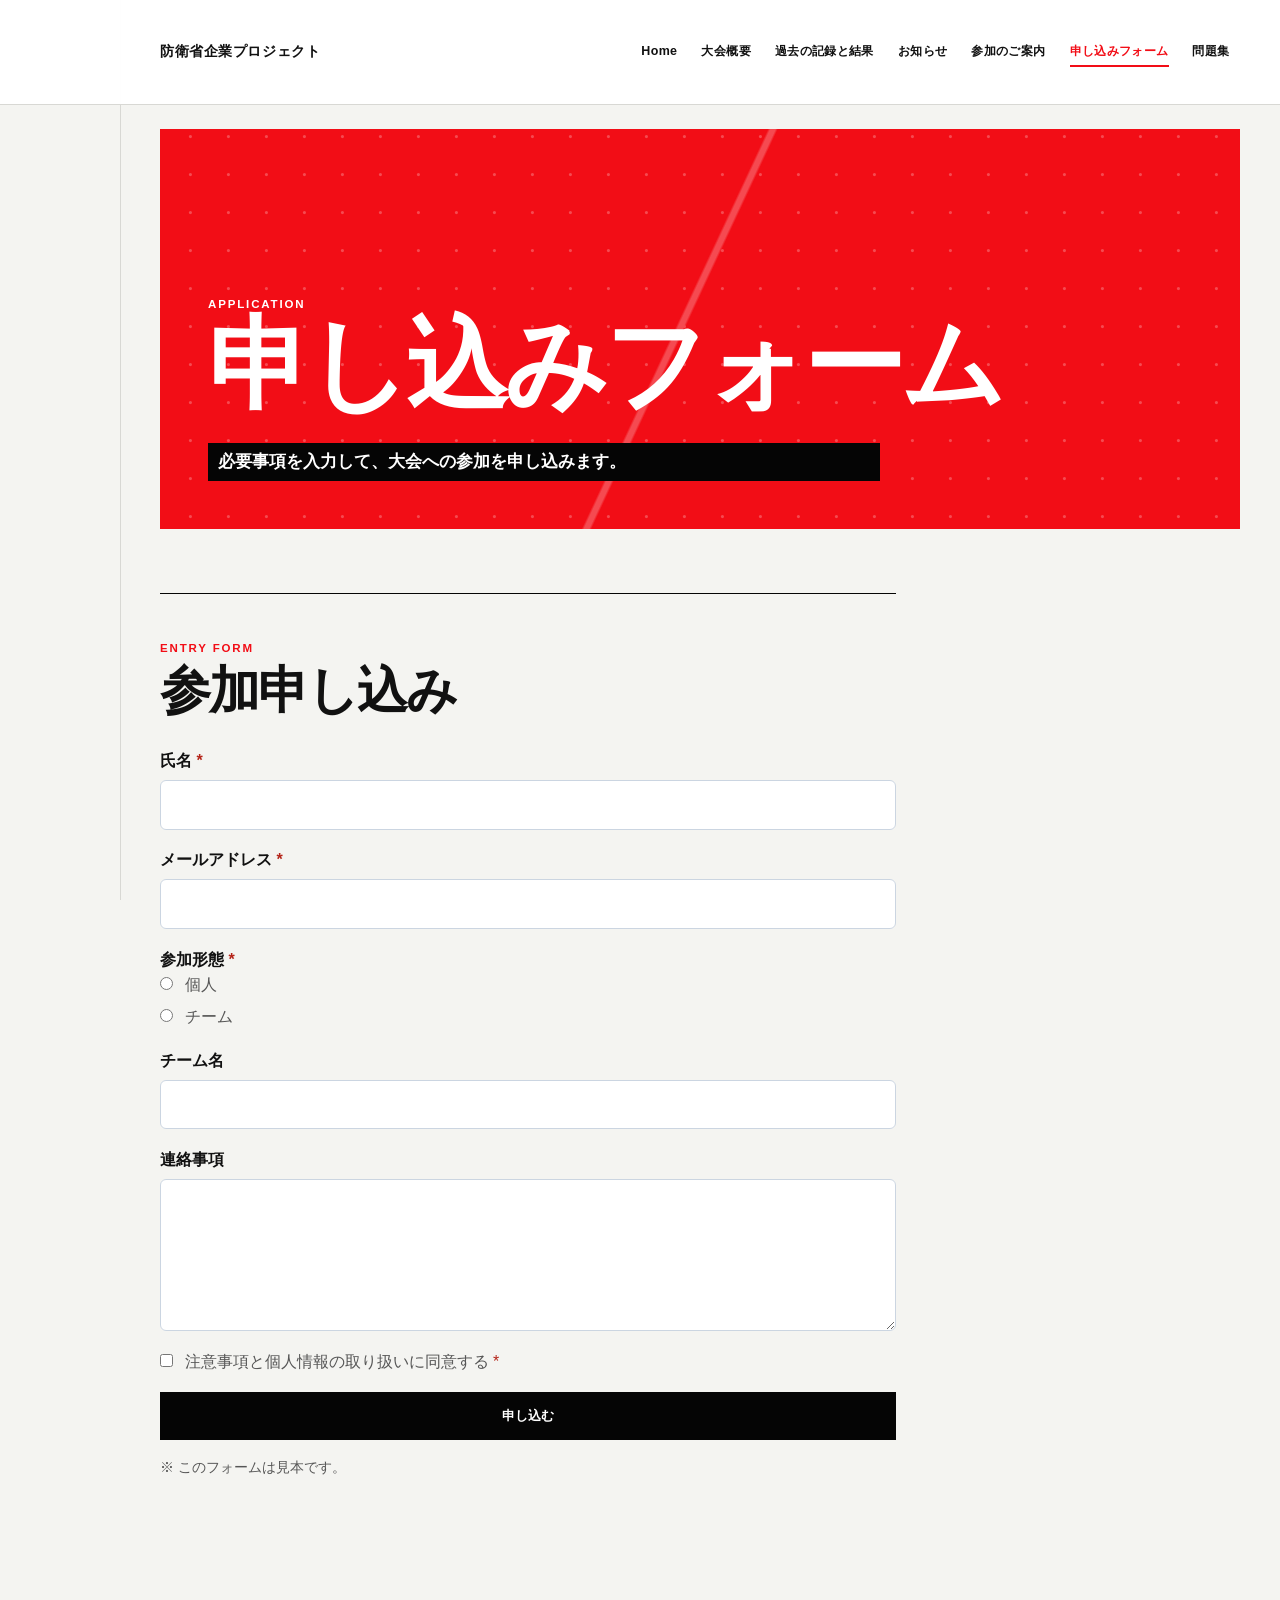
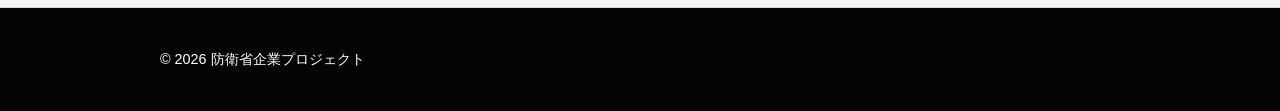
==== application.html @ 44891c49 "Initial commit: Add project files" ====
<!DOCTYPE html>
<html lang="ja">
<head>
    <meta charset="UTF-8">
    <meta name="viewport" content="width=device-width, initial-scale=1.0">
    <title>申し込みフォーム - 防衛省企業プロジェクト</title>
    <meta name="description" content="サイバーコンテストの申し込みフォーム">
    <link rel="stylesheet" href="css/style.css">
</head>
<body>
    <header class="site-header">
        <div class="container">
            <a class="brand" href="index.html">防衛省企業プロジェクト</a>
            <button id="navToggle" class="nav-toggle" aria-expanded="false" aria-controls="siteNav">Menu</button>
            <nav id="siteNav" class="site-nav" aria-label="主要ナビゲーション">
                <ul>
                    <li><a href="index.html">Home</a></li>
                    <li><a href="overview.html">大会概要</a></li>
                    <li><a href="records.html">過去の記録と結果</a></li>
                    <li><a href="news.html">お知らせ</a></li>
                    <li><a href="venue.html">参加のご案内</a></li>
                    <li><a href="application.html" aria-current="page">申し込みフォーム</a></li>
                    <li><a href="quiz.html">問題集</a></li>
                </ul>
            </nav>
        </div>
    </header>

    <main class="container">
        <section class="overview-hero">
            <span class="eyebrow">Application</span>
            <h1>申し込みフォーム</h1>
            <p>必要事項を入力して、大会への参加を申し込みます。</p>
        </section>

        <section class="panel application-panel" aria-labelledby="application-title">
            <div class="section-heading">
                <span class="eyebrow">Entry Form</span>
                <h2 id="application-title">参加申し込み</h2>
            </div>
            <form class="application-form" action="#" method="post">
                <div class="form-field">
                    <label for="name">氏名 <span aria-hidden="true">*</span></label>
                    <input id="name" name="name" type="text" autocomplete="name" required>
                </div>
                <div class="form-field">
                    <label for="email">メールアドレス <span aria-hidden="true">*</span></label>
                    <input id="email" name="email" type="email" autocomplete="email" required>
                </div>
                <fieldset class="form-fieldset">
                    <legend>参加形態 <span aria-hidden="true">*</span></legend>
                    <label><input type="radio" name="participation" value="individual" required> 個人</label>
                    <label><input type="radio" name="participation" value="team"> チーム</label>
                </fieldset>
                <div class="form-field">
                    <label for="team">チーム名</label>
                    <input id="team" name="team" type="text">
                </div>
                <div class="form-field">
                    <label for="message">連絡事項</label>
                    <textarea id="message" name="message" rows="5"></textarea>
                </div>
                <label class="agree-field"><input type="checkbox" name="agree" required> 注意事項と個人情報の取り扱いに同意する <span aria-hidden="true">*</span></label>
                <button class="btn" type="submit">申し込む</button>
            </form>
            <p class="form-note">※ このフォームは見本です。</p>
        </section>
    </main>

    <footer class="site-footer">
        <div class="container">&copy; <span id="year"></span> 防衛省企業プロジェクト</div>
    </footer>
    <script src="js/main.js" defer></script>
</body>
</html>
---- css/style.css ----
/* Basic reset */
* {
  box-sizing: border-box;
  margin: 0;
  padding: 0;
}

:root {
  --bg: #f7f7f7;
  --surface: #ffffff;
  --accent: #0066ff;
  --text: #111827;
  --muted: #6b7280;
  --container: 1100px;
}

body {
  font-family: system-ui, -apple-system, "Segoe UI", Roboto, "Helvetica Neue", Arial;
  color: var(--text);
  background: var(--bg);
  line-height: 1.6;
}

.container {
  max-width: var(--container);
  margin: 0 auto;
  padding: 1rem;
}

.site-header {
  background: var(--surface);
  border-bottom: 1px solid #e6e6e6;
}

.site-header .container {
  display: flex;
  align-items: center;
  gap: 1rem;
  justify-content: space-between;
}

.brand {
  font-weight: 700;
  text-decoration: none;
  color: var(--text);
}

.nav-toggle {
  display: none;
  background: transparent;
  border: 1px solid #ddd;
  padding: 0.5rem 0.75rem;
  border-radius: 4px;
}

.site-nav ul {
  list-style: none;
  display: flex;
  gap: 1rem;
}

.site-nav a {
  text-decoration: none;
  color: var(--text);
  padding: 0.5rem;
}

.hero {
  background: linear-gradient(90deg, rgba(0,102,255,0.08), rgba(0,102,255,0.02));
  padding: 3rem 1rem;
  margin: 1rem 0;
  border-radius: 8px;
}

.hero h1 { font-size: 2rem; margin-bottom: 0.5rem; }
.btn { background: var(--accent); color: white; padding: 0.5rem 0.75rem; border-radius: 6px; text-decoration: none; }

.site-footer { padding: 1rem 0; color: var(--muted); font-size: 0.9rem; }

@media (max-width: 720px) {
  .nav-toggle { display: inline-block; }
  .site-nav { display: none; }
  .site-nav.open { display: block; }
  .site-nav ul { flex-direction: column; gap: 0.5rem; }
}

/* Quiz tweaks */
.quiz .btn { margin-left: auto; }
.btn { border: none; cursor: pointer; }
.btn:hover { opacity: 0.95; }

/* Panel / framed section */
.panel {
  background: var(--surface);
  border: 1px solid #e6e6e6;
  border-radius: 10px;
  padding: 1.25rem;
  box-shadow: 0 4px 10px rgba(16,24,40,0.04);
  margin: 1rem 0;
}
.panel a.btn { margin-top: 0.75rem; display: inline-block; }

.info-panel {
  background: linear-gradient(180deg, #ffffff 0%, #f3f7ff 100%);
}

.section-heading {
  margin-bottom: 1.25rem;
}

.eyebrow {
  display: inline-block;
  font-size: 0.75rem;
  font-weight: 700;
  letter-spacing: 0.08em;
  color: var(--accent);
  text-transform: uppercase;
  margin-bottom: 0.35rem;
}

.info-grid {
  display: grid;
  grid-template-columns: repeat(3, minmax(0, 1fr));
  gap: 1rem;
}

.info-card {
  background: #fff;
  border: 1px solid #dfe9ff;
  border-radius: 12px;
  padding: 1.1rem;
  box-shadow: 0 8px 20px rgba(0, 102, 255, 0.04);
}

.info-card h3 {
  font-size: 1.1rem;
  margin-bottom: 0.6rem;
  color: #0f172a;
}

.info-card p {
  color: var(--muted);
}

.difficulty-panel {
  background: linear-gradient(180deg, #f7faff 0%, #ffffff 100%);
}

.difficulty-grid {
  display: grid;
  grid-template-columns: repeat(3, minmax(0, 1fr));
  gap: 1rem;
}

.difficulty-card {
  background: #fff;
  border: 1px solid #e5e7eb;
  border-radius: 12px;
  padding: 1.2rem;
}

.level-tag {
  display: inline-block;
  padding: 0.3rem 0.7rem;
  border-radius: 999px;
  font-size: 0.75rem;
  font-weight: 700;
  margin-bottom: 0.75rem;
}

.beginner .level-tag {
  background: #e8f7ee;
  color: #117a45;
}

.intermediate .level-tag {
  background: #fff4d6;
  color: #a66a00;
}

.advanced .level-tag {
  background: #ffe8e8;
  color: #b42318;
}

.difficulty-card h3 {
  margin-bottom: 0.5rem;
}

.difficulty-card p {
  color: var(--muted);
}

.overview-hero {
  background: linear-gradient(135deg, #0f4c81 0%, #0066ff 100%);
  color: #fff;
  padding: 3rem 1.5rem;
  margin: 1rem 0;
  border-radius: 10px;
}

.overview-hero .eyebrow {
  color: #dbeafe;
}

.overview-hero h1 {
  font-size: clamp(1.7rem, 2.2vw, 2.4rem);
  line-height: 1.2;
  margin-bottom: 0.5rem;
  white-space: nowrap;
}

.overview-summary {
  background: #fff;
}

.summary-list {
  display: grid;
  grid-template-columns: repeat(2, minmax(0, 1fr));
  gap: 0;
  border-top: 1px solid #e5e7eb;
}

.summary-list div {
  display: grid;
  grid-template-columns: minmax(6rem, 0.7fr) 1.3fr;
  gap: 1rem;
  padding: 1rem 0;
  border-bottom: 1px solid #e5e7eb;
}

.summary-list dt {
  color: var(--muted);
  font-weight: 700;
}

.summary-list dd {
  font-weight: 600;
}

.overview-section {
  margin: 1rem 0;
}

.overview-grid {
  display: grid;
  grid-template-columns: repeat(3, minmax(0, 1fr));
  gap: 1rem;
}

.overview-card {
  background: var(--surface);
  border-left: 4px solid var(--accent);
  border-top: 1px solid #e5e7eb;
  border-right: 1px solid #e5e7eb;
  border-bottom: 1px solid #e5e7eb;
  border-radius: 8px;
  padding: 1.2rem;
}

.overview-card h3 {
  margin-bottom: 0.5rem;
}

.overview-card p,
.flow-list span {
  color: var(--muted);
}

.history-grid {
  display: grid;
  gap: 0.75rem;
}

.history-card {
  display: grid;
  grid-template-columns: 5rem 1fr;
  gap: 1rem;
  align-items: start;
  padding: 1rem;
  border: 1px solid #e5e7eb;
  border-radius: 8px;
  background: #fff;
}

.history-year {
  color: var(--accent);
  font-size: 1.25rem;
  font-weight: 700;
}

.history-card h3 {
  margin-bottom: 0.35rem;
}

.history-card p,
.records-note {
  color: var(--muted);
}

.results-table-wrap {
  overflow-x: auto;
}

.results-table {
  width: 100%;
  border-collapse: collapse;
  min-width: 34rem;
}

.results-table th,
.results-table td {
  padding: 0.85rem 1rem;
  text-align: left;
  border-bottom: 1px solid #e5e7eb;
}

.results-table thead th {
  background: #eff5ff;
  color: #0f4c81;
}

.results-table tbody th {
  color: var(--accent);
}

.records-note {
  margin: 1rem 0 0.75rem;
  font-size: 0.9rem;
}

.news-list {
  display: grid;
  gap: 0.75rem;
}

.news-item {
  display: grid;
  grid-template-columns: 7rem 1fr;
  gap: 1rem;
  padding: 1rem 0;
  border-bottom: 1px solid #e5e7eb;
}

.news-item:last-child {
  border-bottom: 0;
}

.news-item time {
  color: var(--accent);
  font-weight: 700;
}

.news-item h3 {
  margin-bottom: 0.35rem;
}

.news-item p {
  color: var(--muted);
}

.venue-layout {
  display: grid;
  grid-template-columns: 1.1fr 0.9fr;
  gap: 2rem;
}

.venue-details {
  display: grid;
  gap: 0.75rem;
}

.venue-details div {
  display: grid;
  grid-template-columns: 6rem 1fr;
  gap: 1rem;
  padding-bottom: 0.75rem;
  border-bottom: 1px solid #e5e7eb;
}

.venue-details dt {
  color: var(--muted);
  font-weight: 700;
}

.venue-details dd {
  font-weight: 600;
}

.map-placeholder {
  display: grid;
  place-items: center;
  align-content: center;
  min-height: 15rem;
  border: 1px dashed #9db9e8;
  border-radius: 8px;
  background: #eff5ff;
  color: var(--accent);
  text-align: center;
}

.map-placeholder span {
  font-size: 2rem;
  font-weight: 800;
  letter-spacing: 0.08em;
}

.map-placeholder p {
  color: var(--muted);
}

.access-list {
  list-style: none;
  display: grid;
  gap: 0.75rem;
}

.access-list li {
  display: grid;
  grid-template-columns: 6rem 1fr;
  gap: 1rem;
  padding: 0.85rem 0;
  border-bottom: 1px solid #e5e7eb;
}

.access-list span {
  color: var(--muted);
}

.application-panel {
  max-width: 46rem;
  margin-left: auto;
  margin-right: auto;
}

.application-form {
  display: grid;
  gap: 1.1rem;
}

.form-field,
.form-fieldset {
  display: grid;
  gap: 0.4rem;
}

.form-field label,
.form-fieldset legend {
  font-weight: 700;
}

.form-field label span,
.form-fieldset legend span,
.agree-field span {
  color: #b42318;
}

.form-field input,
.form-field textarea {
  width: 100%;
  border: 1px solid #cbd5e1;
  border-radius: 6px;
  padding: 0.7rem;
  font: inherit;
}

.form-field input:focus,
.form-field textarea:focus {
  outline: 2px solid #93c5fd;
  border-color: var(--accent);
}

.form-fieldset {
  border: 0;
  padding: 0;
}

.form-fieldset label,
.agree-field {
  color: var(--muted);
  font-weight: 400;
}

.form-fieldset input,
.agree-field input {
  margin-right: 0.45rem;
}

.form-note {
  margin-top: 1rem;
  color: var(--muted);
  font-size: 0.9rem;
}

.flow-list {
  list-style: none;
  display: grid;
  gap: 0.75rem;
  margin-bottom: 1.25rem;
  counter-reset: flow;
}

.flow-list li {
  display: grid;
  grid-template-columns: 2rem 10rem 1fr;
  align-items: center;
  gap: 0.75rem;
  counter-increment: flow;
}

.flow-list li::before {
  content: counter(flow);
  display: grid;
  place-items: center;
  width: 2rem;
  height: 2rem;
  border-radius: 50%;
  background: #e8f0ff;
  color: var(--accent);
  font-weight: 700;
}

@media (max-width: 720px) {
  .overview-grid,
  .summary-list {
    grid-template-columns: 1fr;
  }

  .flow-list li {
    grid-template-columns: 2rem 1fr;
  }

  .flow-list span {
    grid-column: 2;
  }

  .venue-layout {
    grid-template-columns: 1fr;
  }

  .news-item {
    grid-template-columns: 1fr;
    gap: 0.35rem;
  }
}

@media (max-width: 720px) {
  .info-grid,
  .difficulty-grid {
    grid-template-columns: 1fr;
  }
}

/* Kyoto Tech-inspired editorial theme */
:root {
  --bg: #f4f4f1;
  --surface: #fff;
  --accent: #f20d16;
  --text: #111;
  --muted: #565656;
  --ink: #050505;
  --line: #d8d8d4;
  --container: 1180px;
}

html {
  scroll-behavior: smooth;
}

body {
  overflow-x: hidden;
  font-family: "Arial Narrow", "Yu Gothic", "Hiragino Kaku Gothic ProN", sans-serif;
  background: var(--bg);
  color: var(--text);
}

body::before {
  content: "";
  position: fixed;
  inset: 0 auto 0 0;
  width: 7.5rem;
  border-right: 1px solid var(--line);
  pointer-events: none;
  z-index: -1;
}

.container {
  max-width: calc(var(--container) + 7.5rem);
  padding: 1.5rem 2.5rem 1.5rem 10rem;
}

.site-header {
  position: sticky;
  top: 0;
  z-index: 10;
  background: rgba(255, 255, 255, .96);
  border-bottom: 1px solid var(--line);
  transition: box-shadow .3s ease;
}

.site-header.scrolled {
  box-shadow: 0 8px 24px rgba(0, 0, 0, .08);
}

.site-header .container {
  min-height: 6.5rem;
  align-items: center;
}

.brand {
  max-width: 14rem;
  font-size: .9rem;
  line-height: 1.2;
  letter-spacing: .04em;
}

.site-nav ul {
  flex-wrap: wrap;
  justify-content: flex-end;
  gap: .2rem;
}

.site-nav a {
  position: relative;
  display: block;
  padding: .55rem .65rem;
  color: var(--text);
  font-size: .78rem;
  font-weight: 700;
  letter-spacing: .03em;
  transition: color .25s ease;
}

.site-nav a::after {
  content: "";
  position: absolute;
  right: .65rem;
  bottom: .25rem;
  left: .65rem;
  height: 2px;
  background: var(--accent);
  transform: scaleX(0);
  transform-origin: right;
  transition: transform .25s ease;
}

.site-nav a:hover,
.site-nav a[aria-current="page"] {
  color: var(--accent);
}

.site-nav a:hover::after,
.site-nav a[aria-current="page"]::after {
  transform: scaleX(1);
  transform-origin: left;
}

.hero,
.overview-hero {
  position: relative;
  isolation: isolate;
  overflow: hidden;
  min-height: 25rem;
  display: flex;
  flex-direction: column;
  justify-content: flex-end;
  margin: 0 0 4rem;
  padding: 4rem 3rem 3rem;
  border-radius: 0;
  background: var(--accent);
  color: #fff;
}

.hero::before,
.overview-hero::before {
  content: "";
  position: absolute;
  inset: 0;
  z-index: -1;
  opacity: .25;
  background-image: linear-gradient(115deg, transparent 0 48%, #fff 48.2% 48.6%, transparent 48.8%), radial-gradient(circle at 80% 20%, #fff 0 1px, transparent 2px);
  background-size: 100% 100%, 38px 38px;
  animation: signal-drift 16s linear infinite;
}

.hero h1,
.overview-hero h1 {
  max-width: 12ch;
  font-size: clamp(3.2rem, 8vw, 7.5rem);
  line-height: .9;
  letter-spacing: -.04em;
  text-transform: uppercase;
}

.hero p,
.overview-hero p {
  max-width: 42rem;
  margin-top: 1.5rem;
  padding: .35rem .65rem;
  background: var(--ink);
  font-size: 1.05rem;
  font-weight: 700;
}

.eyebrow {
  color: var(--accent);
  font-size: .72rem;
  letter-spacing: .16em;
}

.hero .eyebrow,
.overview-hero .eyebrow {
  color: #fff;
}

.panel,
.info-panel,
.difficulty-panel {
  margin: 0 0 4rem;
  padding: 2.5rem 0;
  border: 0;
  border-top: 1px solid var(--ink);
  border-radius: 0;
  box-shadow: none;
  background: transparent;
}

.section-heading {
  margin-bottom: 2rem;
}

.section-heading h2 {
  margin-top: .25rem;
  font-size: clamp(2rem, 4vw, 4rem);
  line-height: .95;
  letter-spacing: -.04em;
}

.info-grid,
.difficulty-grid,
.overview-grid {
  gap: 0;
  border-top: 1px solid var(--line);
}

.info-card,
.difficulty-card,
.overview-card {
  min-height: 13rem;
  padding: 1.5rem;
  border: 0;
  border-right: 1px solid var(--line);
  border-bottom: 1px solid var(--line);
  border-radius: 0;
  background: var(--surface);
  box-shadow: none;
  transition: background .3s ease, transform .3s ease;
}

.info-card:hover,
.difficulty-card:hover,
.overview-card:hover {
  background: #fff1f1;
  transform: translateY(-5px);
}

.info-card h3,
.difficulty-card h3,
.overview-card h3 {
  font-size: 1.35rem;
}

.btn {
  display: inline-flex;
  align-items: center;
  justify-content: center;
  min-height: 3rem;
  padding: .7rem 1.2rem;
  border-radius: 0;
  background: var(--ink);
  color: #fff;
  font-weight: 700;
  transition: background .25s ease, transform .25s ease;
}

.btn:hover {
  opacity: 1;
  background: var(--accent);
  transform: translateY(-3px);
}

.site-footer {
  border-top: 1px solid var(--line);
  background: var(--ink);
  color: #fff;
}

.reveal {
  opacity: 0;
  transform: translateY(28px);
  transition: opacity .7s ease, transform .7s cubic-bezier(.2, .8, .2, 1);
}

.reveal.is-visible {
  opacity: 1;
  transform: none;
}

@keyframes signal-drift {
  from { background-position: 0 0, 0 0; }
  to { background-position: 80px 0, 38px 38px; }
}

@media (max-width: 720px) {
  body::before { width: 0; border: 0; }
  .container { padding: 1rem 1.25rem; }
  .site-header .container { min-height: 4.5rem; }
  .nav-toggle { display: inline-block; border: 0; border-radius: 0; background: var(--ink); color: #fff; }
  .site-nav { position: absolute; top: 100%; right: 0; left: 0; padding: 1rem 1.25rem; background: #fff; border-bottom: 1px solid var(--line); }
  .site-nav ul { align-items: stretch; gap: 0; }
  .site-nav a { padding: .8rem 0; border-bottom: 1px solid var(--line); }
  .hero, .overview-hero { min-height: 22rem; margin-bottom: 2.5rem; padding: 2rem 1.25rem; }
  .hero h1, .overview-hero h1 { font-size: clamp(3rem, 17vw, 5rem); }
  .panel, .info-panel, .difficulty-panel { margin-bottom: 2.5rem; padding: 1.75rem 0; }
  .info-card, .difficulty-card, .overview-card { min-height: auto; border-right: 0; }
}

@media (prefers-reduced-motion: reduce) {
  *, *::before, *::after { scroll-behavior: auto !important; animation-duration: .01ms !important; transition-duration: .01ms !important; }
}

.quiz {
  min-height: 26rem;
  margin-top: 2rem;
  background: var(--surface);
}

.meta {
  margin-bottom: 1.5rem;
  color: var(--accent);
  font-size: .8rem;
  font-weight: 700;
  letter-spacing: .12em;
}

.question {
  margin-bottom: 1.5rem;
  font-size: clamp(1.4rem, 3vw, 2.4rem);
  font-weight: 700;
  line-height: 1.25;
}

.clue {
  margin-bottom: 1.5rem;
  padding: 1rem 1.15rem;
  border-left: 4px solid var(--accent);
  background: #f0f0ed;
}

.clue strong,
.flag-label {
  color: var(--accent);
  font-size: .78rem;
  font-weight: 700;
  letter-spacing: .1em;
}

.evidence {
  max-width: 42rem;
  margin-bottom: 1.5rem;
  overflow-x: auto;
  padding: 1rem 1.15rem;
  background: #171717;
  color: #d7f9c8;
  font: .85rem/1.6 Consolas, monospace;
}

.evidence code {
  font: inherit;
}

.flag-label {
  display: block;
  margin-bottom: .45rem;
}

.flag-entry {
  display: flex;
  gap: .65rem;
  max-width: 42rem;
}

.flag-entry input {
  min-width: 0;
  flex: 1;
  border: 1px solid var(--ink);
  border-radius: 0;
  padding: .8rem 1rem;
  background: #fff;
  color: var(--text);
  font: 1rem/1.4 Consolas, monospace;
}

.flag-entry input:focus {
  outline: 2px solid var(--accent);
  outline-offset: 2px;
}

.btn-secondary {
  background: #e2e2de;
  color: var(--ink);
}

.btn-secondary:hover {
  color: #fff;
}

.hint {
  max-width: 42rem;
  margin-top: .75rem;
  padding: .75rem 1rem;
  background: #fff4d6;
  color: #674d00;
}

.feedback {
  min-height: 1.6rem;
  margin-top: 1.25rem;
  color: var(--accent);
  font-weight: 700;
}

.feedback.success {
  color: #117a45;
}

.explanation {
  max-width: 42rem;
  padding: 1rem;
  border-top: 1px solid var(--line);
  color: var(--muted);
}

.choices {
  display: grid;
  gap: .65rem;
  list-style: none;
  margin-bottom: 2rem;
}

.choice label {
  display: block;
  padding: 1rem 1.15rem;
  border: 1px solid var(--line);
  border-left: 4px solid transparent;
  cursor: pointer;
  transition: border-color .2s ease, background .2s ease;
}

.choice label:hover,
.choice input:checked + span {
  border-color: var(--accent);
}

.choice label:has(input:checked) {
  border-left-color: var(--accent);
  background: #fff1f1;
}

.choice input {
  margin-right: .65rem;
  accent-color: var(--accent);
}

.controls {
  display: flex;
  flex-wrap: wrap;
  gap: .65rem;
  border-top: 1px solid var(--line);
  padding-top: 1.25rem;
}

.controls .btn,
.quiz .btn {
  margin-left: 0;
}

.result {
  padding: 3rem 1rem;
  text-align: center;
}

.result h2 {
  margin-bottom: 1rem;
  font-size: 3rem;
}

.score {
  margin-bottom: 1rem;
  color: var(--accent);
  font-size: 5rem;
  font-weight: 800;
  line-height: 1;
}

.score small {
  color: var(--text);
  font-size: 1rem;
}

@media (max-width: 520px) {
  .flag-entry { flex-direction: column; }
  .flag-entry .btn { width: 100%; }
}
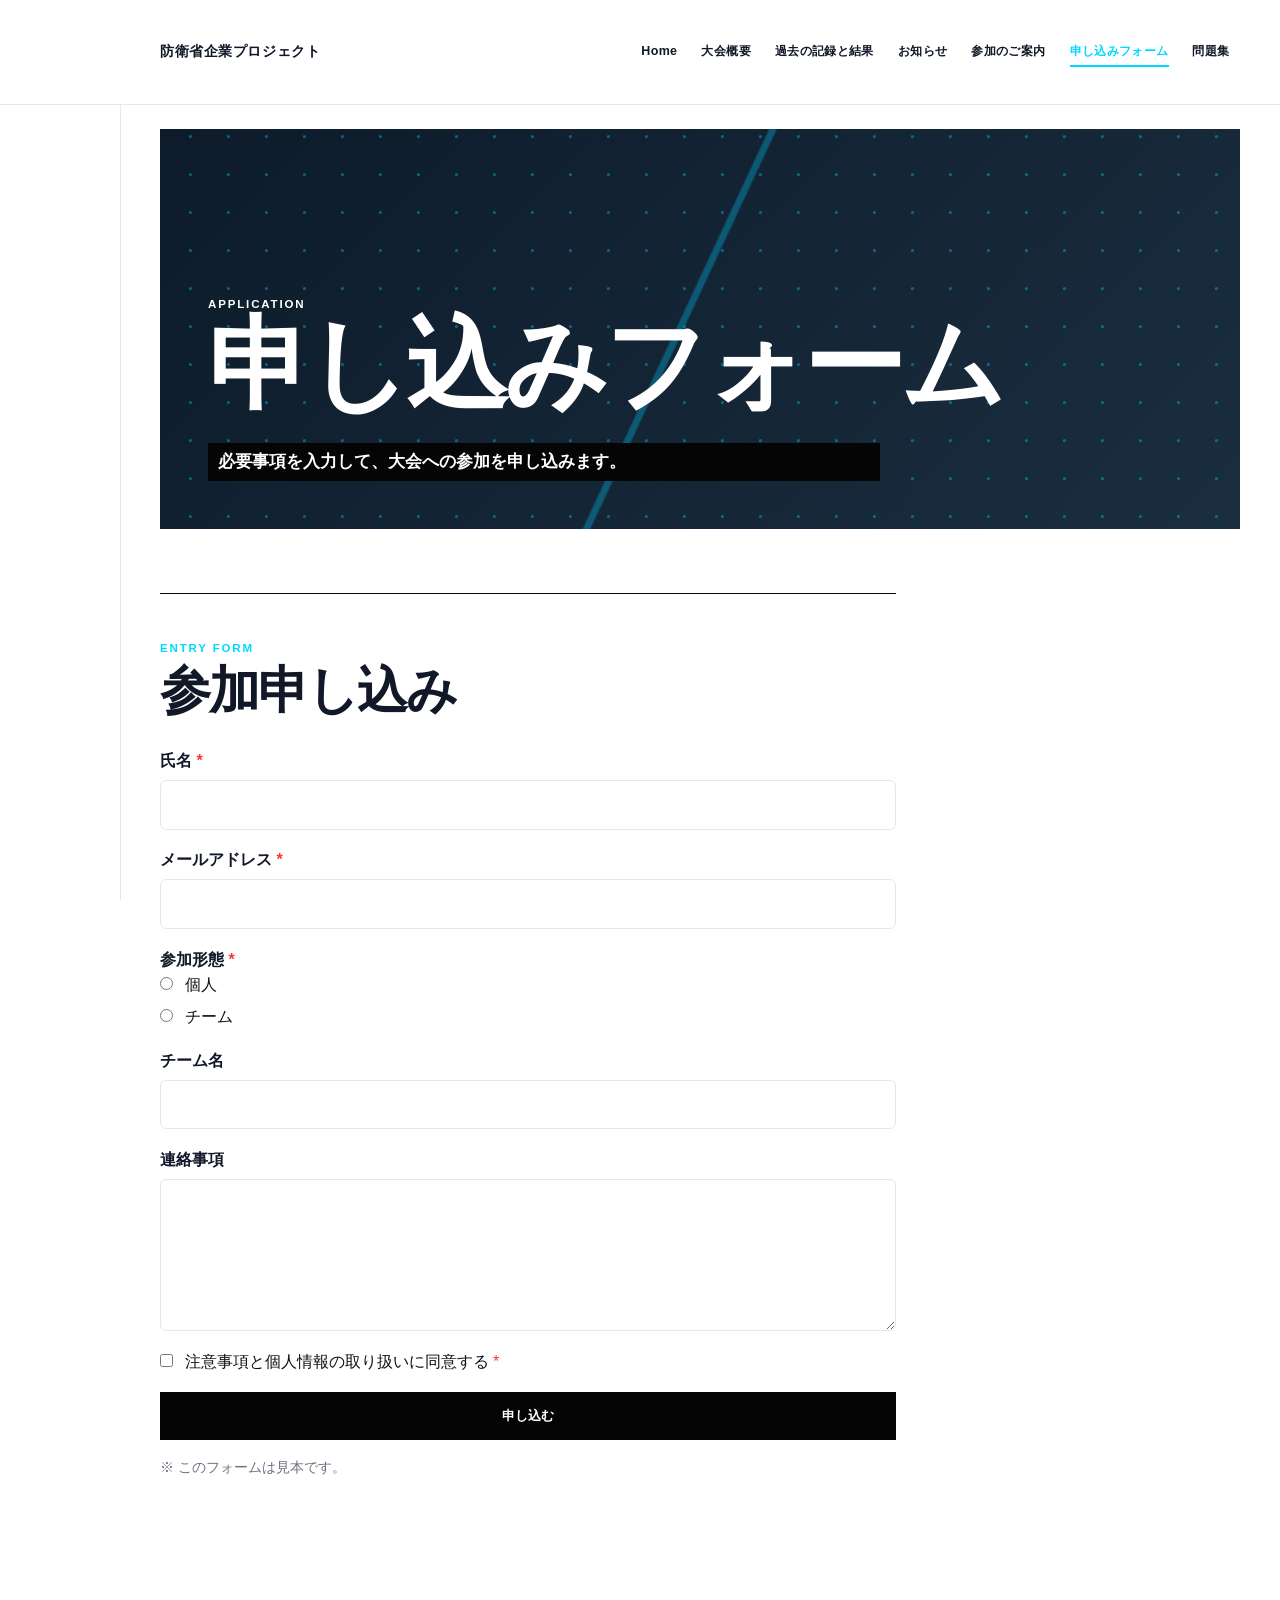
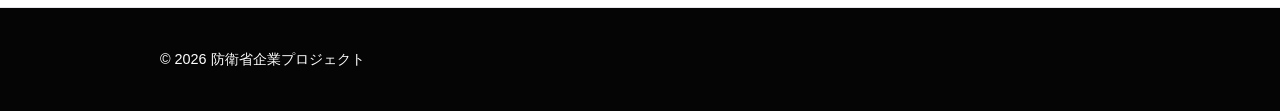
==== commit b5194ec6: "Add improved hamburger menu: icon styling and responsive mobile navigation" ====
--- a/application.html
+++ b/application.html
@@ -11,7 +11,7 @@
     <header class="site-header">
         <div class="container">
             <a class="brand" href="index.html">防衛省企業プロジェクト</a>
-            <button id="navToggle" class="nav-toggle" aria-expanded="false" aria-controls="siteNav">Menu</button>
+            <button id="navToggle" class="nav-toggle" aria-expanded="false" aria-controls="siteNav">☰</button>
             <nav id="siteNav" class="site-nav" aria-label="主要ナビゲーション">
                 <ul>
                     <li><a href="index.html">Home</a></li>
--- a/css/style.css
+++ b/css/style.css
@@ -6,11 +6,11 @@
 }
 
 :root {
-  --bg: #f7f7f7;
-  --surface: #ffffff;
-  --accent: #0066ff;
-  --text: #111827;
-  --muted: #6b7280;
+  --bg: #0a0f1a;
+  --surface: #0f1a2e;
+  --accent: #00d9ff;
+  --text: #e0e8ff;
+  --muted: #7a8aa8;
   --container: 1100px;
 }
 
@@ -29,7 +29,7 @@
 
 .site-header {
   background: var(--surface);
-  border-bottom: 1px solid #e6e6e6;
+  border-bottom: 1px solid var(--line);
 }
 
 .site-header .container {
@@ -48,9 +48,18 @@
 .nav-toggle {
   display: none;
   background: transparent;
-  border: 1px solid #ddd;
-  padding: 0.5rem 0.75rem;
+  border: 2px solid var(--accent);
+  padding: 0.5rem 0.6rem;
   border-radius: 4px;
+  cursor: pointer;
+  color: var(--accent);
+  font-size: 1.5rem;
+  line-height: 1;
+  transition: all 0.3s ease;
+}
+
+.nav-toggle:hover {
+  background: rgba(0, 217, 255, 0.1);
 }
 
 .site-nav ul {
@@ -59,10 +68,19 @@
   gap: 1rem;
 }
 
+.site-nav {
+  transition: all 0.3s ease;
+}
+
 .site-nav a {
   text-decoration: none;
   color: var(--text);
   padding: 0.5rem;
+  transition: color 0.2s ease;
+}
+
+.site-nav a:hover {
+  color: var(--accent);
 }
 
 .hero {
@@ -79,9 +97,37 @@
 
 @media (max-width: 720px) {
   .nav-toggle { display: inline-block; }
-  .site-nav { display: none; }
-  .site-nav.open { display: block; }
-  .site-nav ul { flex-direction: column; gap: 0.5rem; }
+  
+  .site-nav {
+    display: none;
+    position: absolute;
+    top: 100%;
+    left: 0;
+    right: 0;
+    background: var(--surface);
+    border-bottom: 1px solid var(--line);
+    padding: 1rem;
+    flex-direction: column;
+    z-index: 100;
+  }
+  
+  .site-nav.open {
+    display: flex;
+  }
+  
+  .site-nav ul {
+    flex-direction: column;
+    gap: 0.75rem;
+  }
+  
+  .site-nav li {
+    border-bottom: 1px solid rgba(224, 232, 255, 0.1);
+    padding-bottom: 0.5rem;
+  }
+  
+  .site-nav li:last-child {
+    border-bottom: none;
+  }
 }
 
 /* Quiz tweaks */
@@ -91,17 +137,17 @@
 
 /* Panel / framed section */
 .panel {
-  background: var(--surface);
-  border: 1px solid #e6e6e6;
+  background: #ffffff;
+  border: none;
   border-radius: 10px;
   padding: 1.25rem;
-  box-shadow: 0 4px 10px rgba(16,24,40,0.04);
+  box-shadow: 0 4px 10px rgba(0,0,0,0.08);
   margin: 1rem 0;
 }
 .panel a.btn { margin-top: 0.75rem; display: inline-block; }
 
 .info-panel {
-  background: linear-gradient(180deg, #ffffff 0%, #f3f7ff 100%);
+  background: linear-gradient(180deg, #ffffff 0%, #f8fbff 100%);
 }
 
 .section-heading {
@@ -125,7 +171,7 @@
 }
 
 .info-card {
-  background: #fff;
+  background: #ffffff;
   border: 1px solid #dfe9ff;
   border-radius: 12px;
   padding: 1.1rem;
@@ -139,11 +185,11 @@
 }
 
 .info-card p {
-  color: var(--muted);
+  color: #111111;
 }
 
 .difficulty-panel {
-  background: linear-gradient(180deg, #f7faff 0%, #ffffff 100%);
+  background: linear-gradient(180deg, #f8fbff 0%, #ffffff 100%);
 }
 
 .difficulty-grid {
@@ -153,7 +199,7 @@
 }
 
 .difficulty-card {
-  background: #fff;
+  background: #ffffff;
   border: 1px solid #e5e7eb;
   border-radius: 12px;
   padding: 1.2rem;
@@ -169,30 +215,31 @@
 }
 
 .beginner .level-tag {
-  background: #e8f7ee;
-  color: #117a45;
+  background: rgba(0, 217, 255, 0.15);
+  color: #00d9ff;
 }
 
 .intermediate .level-tag {
-  background: #fff4d6;
-  color: #a66a00;
+  background: rgba(255, 200, 0, 0.15);
+  color: #ffc800;
 }
 
 .advanced .level-tag {
-  background: #ffe8e8;
-  color: #b42318;
+  background: rgba(255, 51, 51, 0.15);
+  color: #ff3333;
 }
 
 .difficulty-card h3 {
   margin-bottom: 0.5rem;
+  color: #111;
 }
 
 .difficulty-card p {
-  color: var(--muted);
+  color: #111111;
 }
 
 .overview-hero {
-  background: linear-gradient(135deg, #0f4c81 0%, #0066ff 100%);
+  background: linear-gradient(135deg, #0d1b2a 0%, #1a3a5a 100%);
   color: #fff;
   padding: 3rem 1.5rem;
   margin: 1rem 0;
@@ -200,7 +247,7 @@
 }
 
 .overview-hero .eyebrow {
-  color: #dbeafe;
+  color: #00d9ff;
 }
 
 .overview-hero h1 {
@@ -211,7 +258,7 @@
 }
 
 .overview-summary {
-  background: #fff;
+  background: #ffffff;
 }
 
 .summary-list {
@@ -230,7 +277,7 @@
 }
 
 .summary-list dt {
-  color: var(--muted);
+  color: #6b7280;
   font-weight: 700;
 }
 
@@ -249,7 +296,7 @@
 }
 
 .overview-card {
-  background: var(--surface);
+  background: #ffffff;
   border-left: 4px solid var(--accent);
   border-top: 1px solid #e5e7eb;
   border-right: 1px solid #e5e7eb;
@@ -264,7 +311,7 @@
 
 .overview-card p,
 .flow-list span {
-  color: var(--muted);
+  color: #111111;
 }
 
 .history-grid {
@@ -280,11 +327,11 @@
   padding: 1rem;
   border: 1px solid #e5e7eb;
   border-radius: 8px;
-  background: #fff;
+  background: #ffffff;
 }
 
 .history-year {
-  color: var(--accent);
+  color: #0066ff;
   font-size: 1.25rem;
   font-weight: 700;
 }
@@ -295,7 +342,7 @@
 
 .history-card p,
 .records-note {
-  color: var(--muted);
+  color: #111111;
 }
 
 .results-table-wrap {
@@ -329,6 +376,42 @@
   font-size: 0.9rem;
 }
 
+.results-stats {
+  display: grid;
+  grid-template-columns: repeat(auto-fit, minmax(250px, 1fr));
+  gap: 1rem;
+  margin-bottom: 1.5rem;
+}
+
+.stat-card {
+  background: #ffffff;
+  padding: 1.5rem;
+  border-radius: 0.5rem;
+  border: 1px solid #e5e7eb;
+}
+
+.stat-card h3 {
+  margin-bottom: 1rem;
+  color: #0066ff;
+  font-size: 1.1rem;
+}
+
+.stat-card dl {
+  display: grid;
+  grid-template-columns: auto 1fr;
+  gap: 0.5rem 1rem;
+}
+
+.stat-card dt {
+  font-weight: 600;
+  color: #6b7280;
+  font-size: 0.9rem;
+}
+
+.stat-card dd {
+  font-size: 0.95rem;
+}
+
 .news-list {
   display: grid;
   gap: 0.75rem;
@@ -347,16 +430,17 @@
 }
 
 .news-item time {
-  color: var(--accent);
+  color: #0066ff;
   font-weight: 700;
 }
 
 .news-item h3 {
   margin-bottom: 0.35rem;
+  color: #111;
 }
 
 .news-item p {
-  color: var(--muted);
+  color: #111111;
 }
 
 .venue-layout {
@@ -379,7 +463,7 @@
 }
 
 .venue-details dt {
-  color: var(--muted);
+  color: #6b7280;
   font-weight: 700;
 }
 
@@ -392,9 +476,9 @@
   place-items: center;
   align-content: center;
   min-height: 15rem;
-  border: 1px dashed #9db9e8;
+  border: 1px dashed var(--accent);
   border-radius: 8px;
-  background: #eff5ff;
+  background: rgba(0, 217, 255, 0.05);
   color: var(--accent);
   text-align: center;
 }
@@ -406,7 +490,7 @@
 }
 
 .map-placeholder p {
-  color: var(--muted);
+  color: #111111;
 }
 
 .access-list {
@@ -424,7 +508,7 @@
 }
 
 .access-list span {
-  color: var(--muted);
+  color: #111111;
 }
 
 .application-panel {
@@ -452,22 +536,24 @@
 .form-field label span,
 .form-fieldset legend span,
 .agree-field span {
-  color: #b42318;
+  color: #ff3333;
 }
 
 .form-field input,
 .form-field textarea {
   width: 100%;
-  border: 1px solid #cbd5e1;
+  border: 1px solid #e5e7eb;
   border-radius: 6px;
   padding: 0.7rem;
   font: inherit;
+  background: #ffffff;
+  color: #111827;
 }
 
 .form-field input:focus,
 .form-field textarea:focus {
   outline: 2px solid #93c5fd;
-  border-color: var(--accent);
+  border-color: #0066ff;
 }
 
 .form-fieldset {
@@ -477,7 +563,7 @@
 
 .form-fieldset label,
 .agree-field {
-  color: var(--muted);
+  color: #111111;
   font-weight: 400;
 }
 
@@ -488,7 +574,7 @@
 
 .form-note {
   margin-top: 1rem;
-  color: var(--muted);
+  color: #6b7280;
   font-size: 0.9rem;
 }
 
@@ -515,7 +601,7 @@
   width: 2rem;
   height: 2rem;
   border-radius: 50%;
-  background: #e8f0ff;
+  background: rgba(0, 217, 255, 0.15);
   color: var(--accent);
   font-weight: 700;
 }
@@ -542,6 +628,10 @@
     grid-template-columns: 1fr;
     gap: 0.35rem;
   }
+
+  .results-stats {
+    grid-template-columns: 1fr;
+  }
 }
 
 @media (max-width: 720px) {
@@ -553,13 +643,13 @@
 
 /* Kyoto Tech-inspired editorial theme */
 :root {
-  --bg: #f4f4f1;
-  --surface: #fff;
-  --accent: #f20d16;
-  --text: #111;
-  --muted: #565656;
+  --bg: #ffffff;
+  --surface: #ffffff;
+  --accent: #00d9ff;
+  --text: #111827;
+  --muted: #6b7280;
   --ink: #050505;
-  --line: #d8d8d4;
+  --line: #e5e7eb;
   --container: 1180px;
 }
 
@@ -667,7 +757,7 @@
   margin: 0 0 4rem;
   padding: 4rem 3rem 3rem;
   border-radius: 0;
-  background: var(--accent);
+  background: linear-gradient(135deg, #0d1b2a 0%, #1a2e3f 100%);
   color: #fff;
 }
 
@@ -677,8 +767,8 @@
   position: absolute;
   inset: 0;
   z-index: -1;
-  opacity: .25;
-  background-image: linear-gradient(115deg, transparent 0 48%, #fff 48.2% 48.6%, transparent 48.8%), radial-gradient(circle at 80% 20%, #fff 0 1px, transparent 2px);
+  opacity: 0.8;
+  background-image: linear-gradient(115deg, transparent 0 48%, rgba(0, 204, 255, 0.4) 48.2% 48.6%, transparent 48.8%), radial-gradient(circle at 80% 20%, rgba(0, 204, 255, 0.5) 0 1px, transparent 2px);
   background-size: 100% 100%, 38px 38px;
   animation: signal-drift 16s linear infinite;
 }
@@ -811,6 +901,15 @@
   to { background-position: 80px 0, 38px 38px; }
 }
 
+@keyframes tech-drift {
+  0% { 
+    background-position: 0 0, 40px 60px, 80px 20px, 20px 40px, 60px 80px, 40px 20px;
+  }
+  100% { 
+    background-position: 250px 0, 290px 60px, 330px 20px, 270px 40px, 310px 80px, 290px 20px;
+  }
+}
+
 @media (max-width: 720px) {
   body::before { width: 0; border: 0; }
   .container { padding: 1rem 1.25rem; }
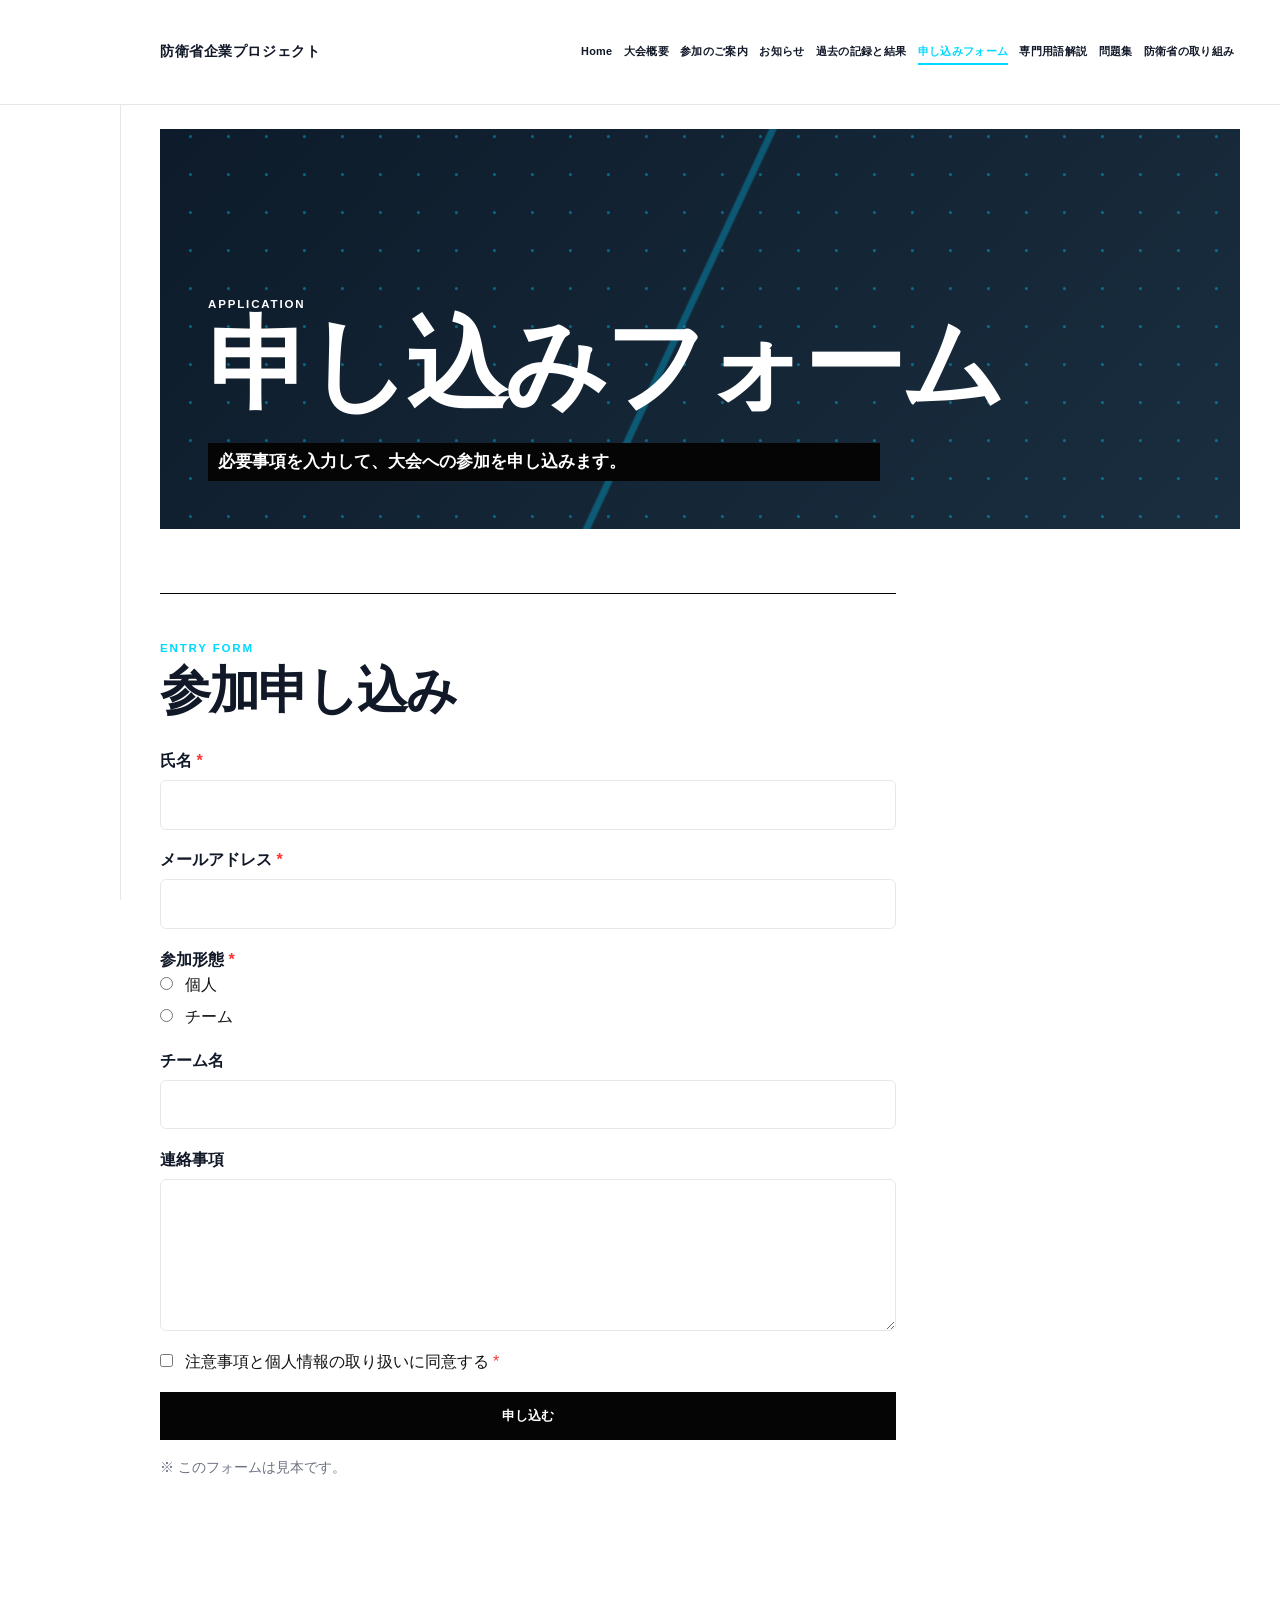
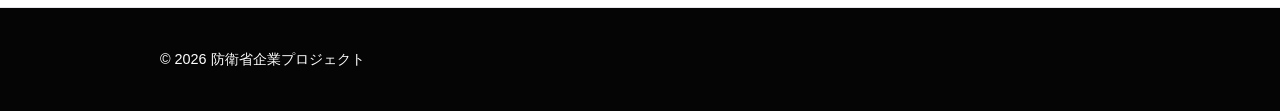
==== commit 21e7fee0: "最終更新" ====
--- a/application.html
+++ b/application.html
@@ -16,11 +16,13 @@
                 <ul>
                     <li><a href="index.html">Home</a></li>
                     <li><a href="overview.html">大会概要</a></li>
+                    <li><a href="venue.html">参加のご案内</a></li>
+                    <li><a href="news.html">お知らせ</a></li>
                     <li><a href="records.html">過去の記録と結果</a></li>
-                    <li><a href="news.html">お知らせ</a></li>
-                    <li><a href="venue.html">参加のご案内</a></li>
                     <li><a href="application.html" aria-current="page">申し込みフォーム</a></li>
+                    <li><a href="terms.html">専門用語解説</a></li>
                     <li><a href="quiz.html">問題集</a></li>
+                    <li><a href="cybersecurity.html">防衛省の取り組み</a></li>
                 </ul>
             </nav>
         </div>
--- a/css/style.css
+++ b/css/style.css
@@ -314,6 +314,99 @@
   color: #111111;
 }
 
+.resource-panel {
+  background: linear-gradient(180deg, #ffffff 0%, #f8fbff 100%);
+}
+
+.resource-grid {
+  display: grid;
+  grid-template-columns: repeat(2, minmax(0, 1fr));
+  gap: 1rem;
+}
+
+.resource-card {
+  padding: 1.25rem;
+  border: 1px solid #dfe9ff;
+  border-radius: 8px;
+  background: #ffffff;
+}
+
+.resource-number {
+  display: block;
+  margin-bottom: 0.5rem;
+  color: #0066ff;
+  font-size: 0.8rem;
+  font-weight: 700;
+  letter-spacing: 0.1em;
+}
+
+.resource-card h3 {
+  margin-bottom: 0.5rem;
+  color: #111111;
+}
+
+.resource-card p,
+.text-link {
+  color: #111111;
+}
+
+.resource-card p {
+  margin-bottom: 1rem;
+}
+
+.text-link {
+  font-weight: 700;
+  text-decoration: none;
+}
+
+.text-link:hover {
+  color: #0066ff;
+}
+
+.term-grid,
+.security-grid {
+  display: grid;
+  grid-template-columns: repeat(2, minmax(0, 1fr));
+  gap: 1rem;
+}
+
+.term-card,
+.security-card {
+  padding: 1.25rem;
+  border: 1px solid #e5e7eb;
+  border-radius: 8px;
+  background: #ffffff;
+}
+
+.term-card h3,
+.security-card h3 {
+  margin-bottom: 0.5rem;
+  color: #0f172a;
+}
+
+.term-card p,
+.security-card p {
+  color: #111111;
+}
+
+.term-card dt {
+  margin-bottom: 0.35rem;
+  color: #0066ff;
+  font-size: 1.15rem;
+  font-weight: 700;
+}
+
+.term-card dd {
+  color: #111111;
+}
+
+.security-list {
+  display: grid;
+  gap: 0.75rem;
+  padding-left: 1.25rem;
+  color: #111111;
+}
+
 .history-grid {
   display: grid;
   gap: 0.75rem;
@@ -630,6 +723,12 @@
   }
 
   .results-stats {
+    grid-template-columns: 1fr;
+  }
+
+  .resource-grid,
+  .term-grid,
+  .security-grid {
     grid-template-columns: 1fr;
   }
 }
@@ -705,28 +804,29 @@
 }
 
 .site-nav ul {
-  flex-wrap: wrap;
+  flex-wrap: nowrap;
   justify-content: flex-end;
-  gap: .2rem;
+  gap: 0;
 }
 
 .site-nav a {
   position: relative;
   display: block;
-  padding: .55rem .65rem;
+  padding: .55rem .35rem;
   color: var(--text);
-  font-size: .78rem;
+  font-size: .68rem;
   font-weight: 700;
   letter-spacing: .03em;
+  white-space: nowrap;
   transition: color .25s ease;
 }
 
 .site-nav a::after {
   content: "";
   position: absolute;
-  right: .65rem;
+  right: .35rem;
   bottom: .25rem;
-  left: .65rem;
+  left: .35rem;
   height: 2px;
   background: var(--accent);
   transform: scaleX(0);
@@ -910,13 +1010,14 @@
   }
 }
 
-@media (max-width: 720px) {
+@media (max-width: 960px) {
   body::before { width: 0; border: 0; }
   .container { padding: 1rem 1.25rem; }
   .site-header .container { min-height: 4.5rem; }
   .nav-toggle { display: inline-block; border: 0; border-radius: 0; background: var(--ink); color: #fff; }
-  .site-nav { position: absolute; top: 100%; right: 0; left: 0; padding: 1rem 1.25rem; background: #fff; border-bottom: 1px solid var(--line); }
-  .site-nav ul { align-items: stretch; gap: 0; }
+  .site-nav { display: none; position: absolute; top: 100%; right: 0; left: 0; padding: 1rem 1.25rem; background: #fff; border-bottom: 1px solid var(--line); }
+  .site-nav.open { display: block; }
+  .site-nav ul { flex-direction: column; align-items: stretch; gap: 0; }
   .site-nav a { padding: .8rem 0; border-bottom: 1px solid var(--line); }
   .hero, .overview-hero { min-height: 22rem; margin-bottom: 2.5rem; padding: 2rem 1.25rem; }
   .hero h1, .overview-hero h1 { font-size: clamp(3rem, 17vw, 5rem); }
